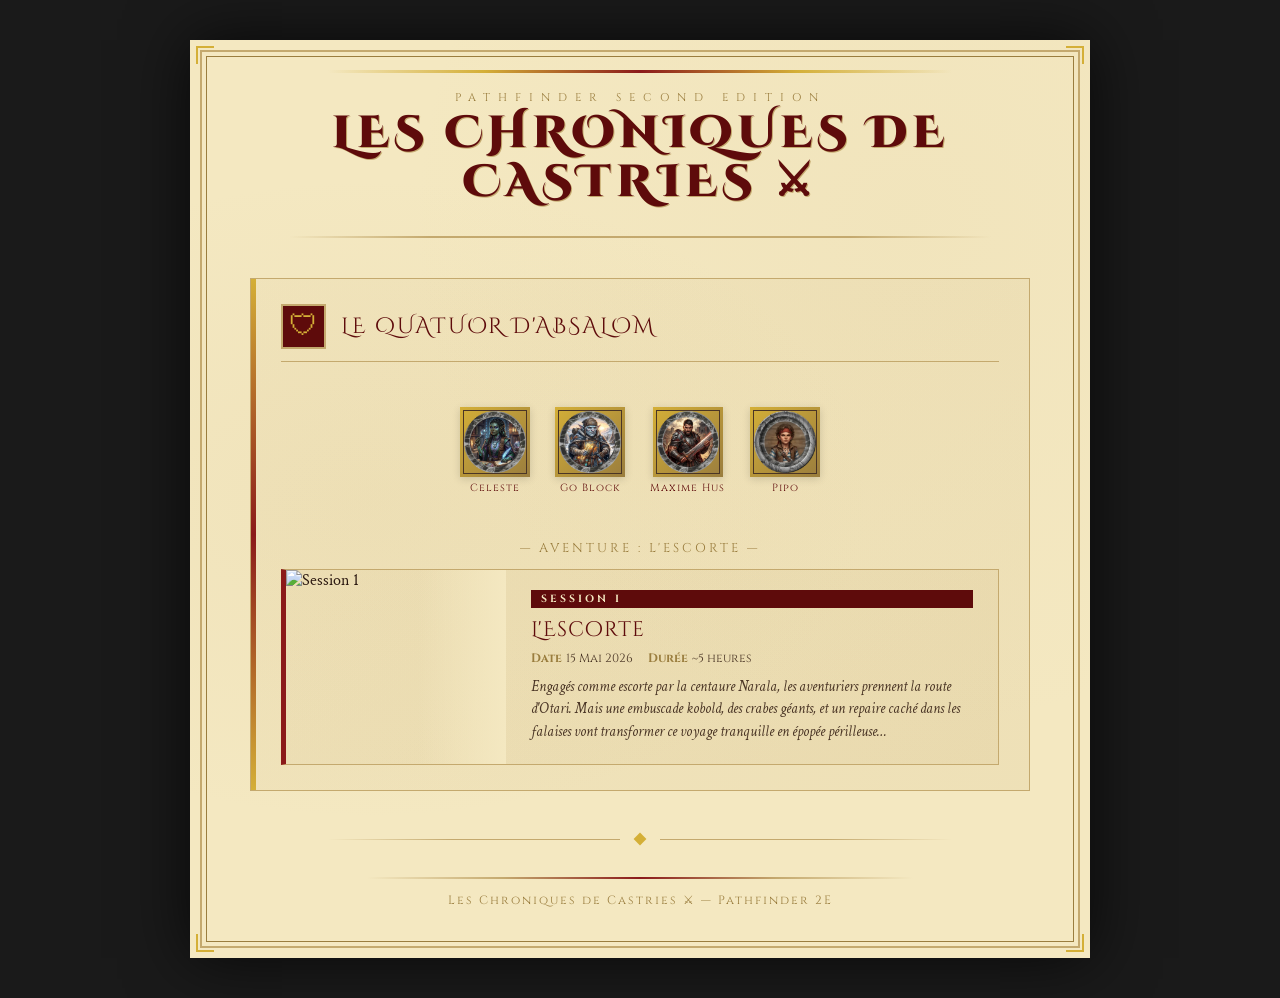
==== public/index.html @ 0494b7ec "PF2E Chronicles - Session 1 story with character pages" ====
<!DOCTYPE html>
<html lang="fr">
<head>
    <meta charset="UTF-8">
    <meta name="viewport" content="width=device-width, initial-scale=1.0">
    <title>Les Chroniques de Castries ⚔</title>
    <link rel="icon" type="image/svg+xml" href="favicon.svg">
    <link href="https://fonts.googleapis.com/css2?family=Cinzel+Decorative:wght@400;700;900&family=Cinzel:wght@400;700;900&family=Crimson+Text:ital,wght@0,400;0,600;0,700;1,400;1,600&display=swap" rel="stylesheet">
    <style>
        :root {
            --parchment: #f4e8c1;
            --parchment-dark: #e0d0a8;
            --ink: #2b1810;
            --ink-light: #4a3525;
            --crimson: #5e0b0b;
            --crimson-light: #8b1a1a;
            --gold: #c4a96e;
            --gold-bright: #d4af37;
            --gold-dark: #9a7d3e;
            --leather: #1c1208;
            --leather-light: #3a2a18;
        }

        * { box-sizing: border-box; margin: 0; padding: 0; }

        body {
            background-color: #1a1a1a;
            background-image: url('https://www.transparenttextures.com/patterns/black-linen.png');
            color: var(--ink);
            font-family: 'Crimson Text', serif;
            min-height: 100vh;
            display: flex;
            justify-content: center;
            padding: 40px 20px;
        }

        .container {
            max-width: 900px;
            width: 100%;
            background-color: var(--parchment);
            background-image:
                radial-gradient(ellipse at 20% 50%, rgba(196,169,110,0.08) 0%, transparent 50%),
                radial-gradient(ellipse at 80% 20%, rgba(196,169,110,0.06) 0%, transparent 50%);
            padding: 50px 60px;
            box-shadow: 0 0 60px rgba(0,0,0,0.7);
            position: relative;
        }

        /* Gold borders */
        .container::before {
            content: '';
            position: absolute;
            top: 10px; right: 10px; bottom: 10px; left: 10px;
            border: 2px solid var(--gold);
            pointer-events: none;
            z-index: 10;
        }
        .container::after {
            content: '';
            position: absolute;
            top: 16px; right: 16px; bottom: 16px; left: 16px;
            border: 1px solid var(--gold-dark);
            pointer-events: none;
            z-index: 10;
        }

        /* Corner accents */
        .corner { position: absolute; width: 24px; height: 24px; z-index: 11; pointer-events: none; }
        .corner::before, .corner::after { content: ''; position: absolute; background: var(--gold-bright); }
        .corner.tl { top: 6px; left: 6px; }
        .corner.tr { top: 6px; right: 6px; }
        .corner.bl { bottom: 6px; left: 6px; }
        .corner.br { bottom: 6px; right: 6px; }
        .corner.tl::before, .corner.bl::before { width: 18px; height: 2px; left: 0; }
        .corner.tl::after, .corner.bl::after { width: 2px; height: 18px; left: 0; }
        .corner.tr::before, .corner.br::before { width: 18px; height: 2px; right: 0; }
        .corner.tr::after, .corner.br::after { width: 2px; height: 18px; right: 0; }
        .corner.tl::before { top: 0; } .corner.tl::after { top: 0; }
        .corner.tr::before { top: 0; } .corner.tr::after { top: 0; }
        .corner.bl::before { bottom: 0; } .corner.bl::after { bottom: 0; }
        .corner.br::before { bottom: 0; } .corner.br::after { bottom: 0; }

        /* ===== HERO ===== */
        .hero {
            text-align: center;
            margin-bottom: 40px;
            padding-bottom: 30px;
            position: relative;
        }
        .hero::before {
            content: '';
            position: absolute;
            top: -20px; left: 50%; transform: translateX(-50%);
            width: 80%; height: 3px;
            background: linear-gradient(90deg, transparent, var(--gold-bright), var(--crimson-light), var(--gold-bright), transparent);
        }
        .hero::after {
            content: '';
            position: absolute;
            bottom: 0; left: 50%; transform: translateX(-50%);
            width: 90%; height: 2px;
            background: linear-gradient(90deg, transparent, var(--gold) 20%, var(--gold) 80%, transparent);
        }
        .hero-subtitle {
            font-family: 'Cinzel', serif;
            font-size: 0.7em;
            letter-spacing: 8px;
            text-transform: uppercase;
            color: var(--gold-dark);
            margin-bottom: 4px;
        }
        .hero h1 {
            font-family: 'Cinzel Decorative', serif;
            font-size: 2.8em;
            font-weight: 900;
            color: var(--crimson);
            text-transform: uppercase;
            letter-spacing: 5px;
            text-shadow: 1px 1px 0 var(--gold);
            line-height: 1.1;
        }
        .hero-tagline {
            font-family: 'Crimson Text', serif;
            font-size: 1.1em;
            font-style: italic;
            color: var(--ink-light);
            margin-top: 10px;
            letter-spacing: 1px;
        }

        /* ===== TEAM SECTION ===== */
        .team-section {
            margin-bottom: 40px;
        }
        .team-card {
            background: linear-gradient(135deg, rgba(196,169,110,0.06), rgba(196,169,110,0.12));
            border: 1px solid var(--gold);
            padding: 25px 30px;
            position: relative;
        }
        .team-card::before {
            content: '';
            position: absolute;
            top: 0; left: 0;
            width: 5px; height: 100%;
            background: linear-gradient(180deg, var(--gold-bright), var(--crimson-light), var(--gold-bright));
        }
        .team-header {
            display: flex;
            align-items: center;
            gap: 15px;
            margin-bottom: 20px;
            padding-bottom: 12px;
            border-bottom: 1px solid var(--gold);
        }
        .team-icon {
            font-size: 1.8em;
            width: 45px;
            height: 45px;
            display: flex;
            align-items: center;
            justify-content: center;
            background: var(--crimson);
            color: var(--gold-bright);
            border: 2px solid var(--gold);
        }
        .team-name {
            font-family: 'Cinzel Decorative', serif;
            font-size: 1.4em;
            color: var(--crimson);
            letter-spacing: 2px;
            text-transform: uppercase;
        }
        .team-members {
            display: flex;
            justify-content: center;
            gap: 20px;
            margin-bottom: 20px;
            padding: 10px 0;
        }
        .team-adventures-title {
            font-family: 'Cinzel', serif;
            font-size: 0.8em;
            letter-spacing: 3px;
            text-transform: uppercase;
            color: var(--gold-dark);
            margin-bottom: 12px;
            text-align: center;
        }

        /* ===== DIVIDER ===== */
        .divider { text-align: center; margin: 20px 0; position: relative; height: 16px; }
        .divider::before { content: ''; position: absolute; top: 50%; left: 10%; right: 10%; height: 1px; background: linear-gradient(90deg, transparent, var(--gold) 20%, var(--gold) 80%, transparent); }
        .divider-ornament { display: inline-block; position: relative; z-index: 1; background: var(--parchment); padding: 0 12px; }
        .divider-ornament svg { width: 16px; height: 16px; fill: var(--gold-bright); }
        .divider.large { margin: 30px 0; height: 22px; }
        .divider.large::before { height: 2px; background: linear-gradient(90deg, transparent, var(--gold-bright) 15%, var(--crimson-light) 50%, var(--gold-bright) 85%, transparent); }
        .divider.large .divider-ornament svg { width: 22px; height: 22px; }

        /* ===== SECTION TITLE ===== */
        .section-title {
            font-family: 'Cinzel Decorative', serif;
            font-size: 1.4em;
            color: var(--crimson);
            text-align: center;
            letter-spacing: 3px;
            margin-bottom: 25px;
        }

        /* ===== SESSION GRID ===== */
        .session-grid {
            display: grid;
            grid-template-columns: 1fr;
            gap: 24px;
        }

        .session-card {
            display: flex;
            background: linear-gradient(135deg, rgba(196,169,110,0.05), rgba(196,169,110,0.12));
            border: 1px solid var(--gold);
            border-left: 5px solid var(--crimson-light);
            text-decoration: none;
            color: inherit;
            transition: transform 0.2s, box-shadow 0.2s;
            position: relative;
            overflow: hidden;
        }
        .session-card:hover {
            transform: translateY(-3px);
            box-shadow: 0 8px 25px rgba(0,0,0,0.2);
        }
        .session-card:hover .card-thumb img {
            transform: scale(1.05);
        }

        .card-thumb {
            width: 220px;
            min-height: 160px;
            flex-shrink: 0;
            overflow: hidden;
            position: relative;
        }
        .card-thumb img {
            width: 100%;
            height: 100%;
            object-fit: cover;
            display: block;
            transition: transform 0.3s;
        }
        .card-thumb::after {
            content: '';
            position: absolute;
            top: 0; right: 0; bottom: 0; left: 0;
            background: linear-gradient(90deg, transparent 60%, var(--parchment) 100%);
            pointer-events: none;
        }

        .card-body {
            padding: 20px 25px;
            flex: 1;
            display: flex;
            flex-direction: column;
            justify-content: center;
        }

        .card-session-num {
            font-family: 'Cinzel', serif;
            font-size: 0.65em;
            letter-spacing: 3px;
            text-transform: uppercase;
            color: var(--parchment);
            background: var(--crimson);
            padding: 2px 10px;
            display: inline-block;
            margin-bottom: 8px;
            font-weight: 700;
        }

        .card-title {
            font-family: 'Cinzel Decorative', serif;
            font-size: 1.3em;
            color: var(--crimson);
            margin-bottom: 6px;
            letter-spacing: 1px;
        }

        .card-meta {
            font-family: 'Cinzel', serif;
            font-size: 0.75em;
            color: var(--ink-light);
            margin-bottom: 10px;
            display: flex;
            gap: 15px;
        }
        .card-meta span { display: flex; align-items: center; gap: 4px; }
        .card-meta .label { color: var(--gold-dark); font-weight: 700; }

        .card-teaser {
            font-size: 0.95em;
            line-height: 1.5;
            color: var(--ink-light);
            font-style: italic;
        }

        .card-arrow {
            position: absolute;
            right: 20px;
            top: 50%;
            transform: translateY(-50%);
            font-family: 'Cinzel', serif;
            font-size: 1.5em;
            color: var(--gold);
            opacity: 0;
            transition: opacity 0.2s, right 0.2s;
        }
        .session-card:hover .card-arrow {
            opacity: 1;
            right: 15px;
        }

        /* ===== CHARACTERS BAR ===== */
        .chars-bar {
            display: flex;
            justify-content: center;
            gap: 25px;
            margin: 30px 0;
            padding: 15px 0;
        }
        .chars-bar-item {
            text-align: center;
            text-decoration: none;
            color: inherit;
            transition: transform 0.2s;
        }
        .chars-bar-item:hover {
            transform: translateY(-3px);
        }
        .chars-bar-item:hover .mini-frame {
            box-shadow: 0 4px 15px rgba(139,26,26,0.3);
        }
        .chars-bar-item .mini-frame {
            width: 70px;
            height: 70px;
            padding: 3px;
            background: linear-gradient(135deg, var(--gold-bright), var(--gold-dark));
            box-shadow: 0 2px 8px rgba(0,0,0,0.15);
            margin: 0 auto 4px;
        }
        .chars-bar-item .mini-frame img {
            width: 100%;
            height: 100%;
            object-fit: cover;
            display: block;
            border: 1px solid var(--ink-light);
        }
        .chars-bar-item .mini-name {
            font-family: 'Cinzel', serif;
            font-size: 0.65em;
            color: var(--crimson);
            letter-spacing: 1px;
        }

        /* ===== FOOTER ===== */
        .footer {
            text-align: center;
            margin-top: 30px;
            padding-top: 15px;
            position: relative;
        }
        .footer::before {
            content: '';
            position: absolute;
            top: 0; left: 15%; right: 15%;
            height: 2px;
            background: linear-gradient(90deg, transparent, var(--gold), var(--crimson-light), var(--gold), transparent);
        }
        .footer-text {
            font-family: 'Cinzel', serif;
            font-size: 0.75em;
            color: var(--gold-dark);
            letter-spacing: 2px;
        }

        /* ===== RESPONSIVE ===== */
        @media (max-width: 700px) {
            body { padding: 10px; }
            .container { padding: 30px 25px; }
            .hero h1 { font-size: 1.8em; letter-spacing: 2px; }
            .session-card { flex-direction: column; }
            .card-thumb { width: 100%; min-height: 140px; max-height: 180px; }
            .card-thumb::after { background: linear-gradient(180deg, transparent 60%, var(--parchment) 100%); }
            .chars-bar { gap: 12px; flex-wrap: wrap; }
            .team-header { flex-direction: column; text-align: center; }
            .team-card { padding: 20px 15px; }
        }
    </style>
</head>
<body>
    <div class="container">
        <div class="corner tl"></div><div class="corner tr"></div><div class="corner bl"></div><div class="corner br"></div>

        <div class="hero">
            <div class="hero-subtitle">Pathfinder Second Edition</div>
            <h1>Les Chroniques de Castries ⚔</h1>
        </div>

        <!-- ===== TEAM: Le Quatuor d'Absalom ===== -->
        <div class="team-section">
            <div class="team-card">
                <div class="team-header">
                    <div class="team-icon">🛡</div>
                    <div class="team-name">Le Quatuor d'Absalom</div>
                </div>

                <div class="team-members chars-bar">
                    <a href="characters/celeste.html" class="chars-bar-item">
                        <div class="mini-frame"><img src="Assets/Celeste.webp" alt="Celeste"></div>
                        <div class="mini-name">Celeste</div>
                    </a>
                    <a href="characters/go-block.html" class="chars-bar-item">
                        <div class="mini-frame"><img src="Assets/GoBlock.webp" alt="Go Block"></div>
                        <div class="mini-name">Go Block</div>
                    </a>
                    <a href="characters/maxime-hus.html" class="chars-bar-item">
                        <div class="mini-frame"><img src="Assets/Maxime_Hus.webp" alt="Maxime Hus"></div>
                        <div class="mini-name">Maxime Hus</div>
                    </a>
                    <a href="characters/pipo-petitpas.html" class="chars-bar-item">
                        <div class="mini-frame"><img src="Assets/Pipo_Petitpas.webp" alt="Pipo Petitpas"></div>
                        <div class="mini-name">Pipo</div>
                    </a>
                </div>

                <div class="team-adventures-title">— Aventure : L'Escorte —</div>

                <div class="session-grid">
                    <a href="sessions/session-1.html" class="session-card">
                        <div class="card-thumb">
                            <img src="Assets/opening_scene_v2.png" alt="Session 1">
                        </div>
                        <div class="card-body">
                            <div class="card-session-num">Session I</div>
                            <div class="card-title">L'Escorte</div>
                            <div class="card-meta">
                                <span><span class="label">Date</span> 15 Mai 2026</span>
                                <span><span class="label">Durée</span> ~5 heures</span>
                            </div>
                            <div class="card-teaser">
                                Engagés comme escorte par la centaure Narala, les aventuriers prennent la route d'Otari. Mais une embuscade kobold, des crabes géants, et un repaire caché dans les falaises vont transformer ce voyage tranquille en épopée périlleuse…
                            </div>
                        </div>
                        <div class="card-arrow">›</div>
                    </a>
                </div>
            </div>
        </div>

        <div class="divider">
            <span class="divider-ornament"><svg viewBox="0 0 100 100"><polygon points="50,10 90,50 50,90 10,50"/></svg></span>
        </div>

        <div class="footer">
            <div class="footer-text">Les Chroniques de Castries ⚔ — Pathfinder 2E</div>
        </div>
    </div>
</body>
</html>
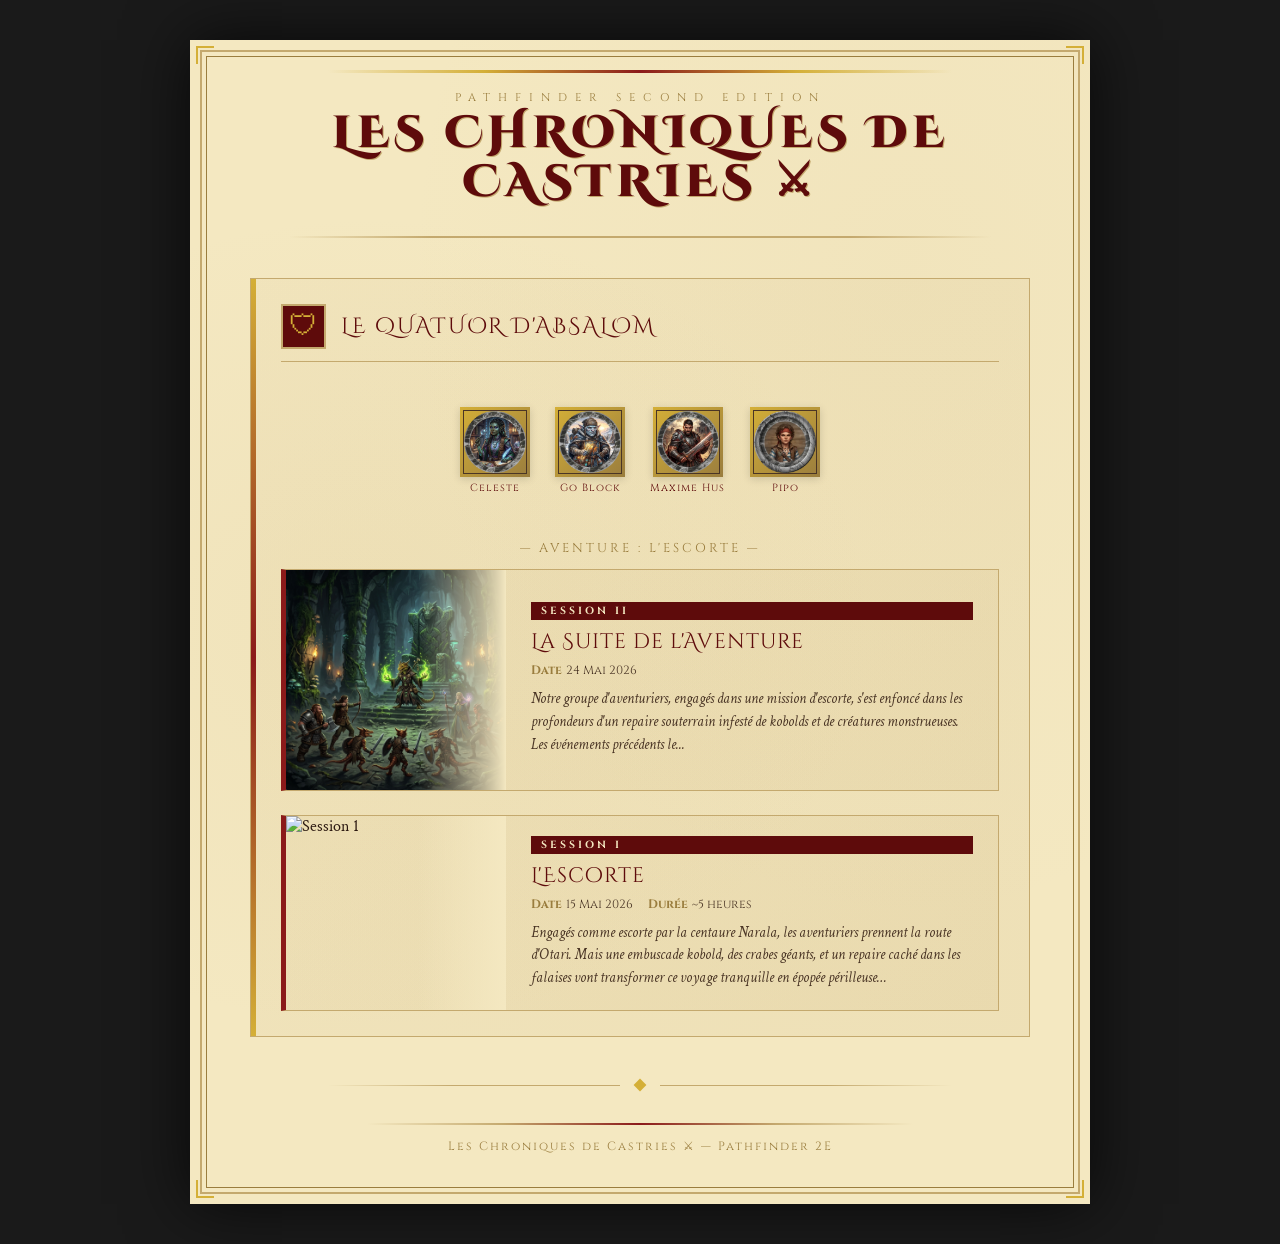
==== commit e4a36548: "Publish Session 2 with generated images" ====
--- a/public/index.html
+++ b/public/index.html
@@ -434,6 +434,24 @@
                 <div class="team-adventures-title">— Aventure : L'Escorte —</div>
 
                 <div class="session-grid">
+
+                    <a href="sessions/session-2.html" class="session-card">
+                        <div class="card-thumb">
+                            <img src="Assets/kobold_throne.png" alt="Session 2">
+                        </div>
+                        <div class="card-body">
+                            <div class="card-session-num">Session II</div>
+                            <div class="card-title">La Suite de l'Aventure</div>
+                            <div class="card-meta">
+                                <span><span class="label">Date</span> 24 Mai 2026</span>
+                            </div>
+                            <div class="card-teaser">
+                                Notre groupe d'aventuriers, engagés dans une mission d'escorte, s'est enfoncé dans les profondeurs d'un repaire souterrain infesté de kobolds et de créatures monstrueuses. Les événements précédents le...
+                            </div>
+                        </div>
+                        <div class="card-arrow">›</div>
+                    </a>
+    
                     <a href="sessions/session-1.html" class="session-card">
                         <div class="card-thumb">
                             <img src="Assets/opening_scene_v2.png" alt="Session 1">
